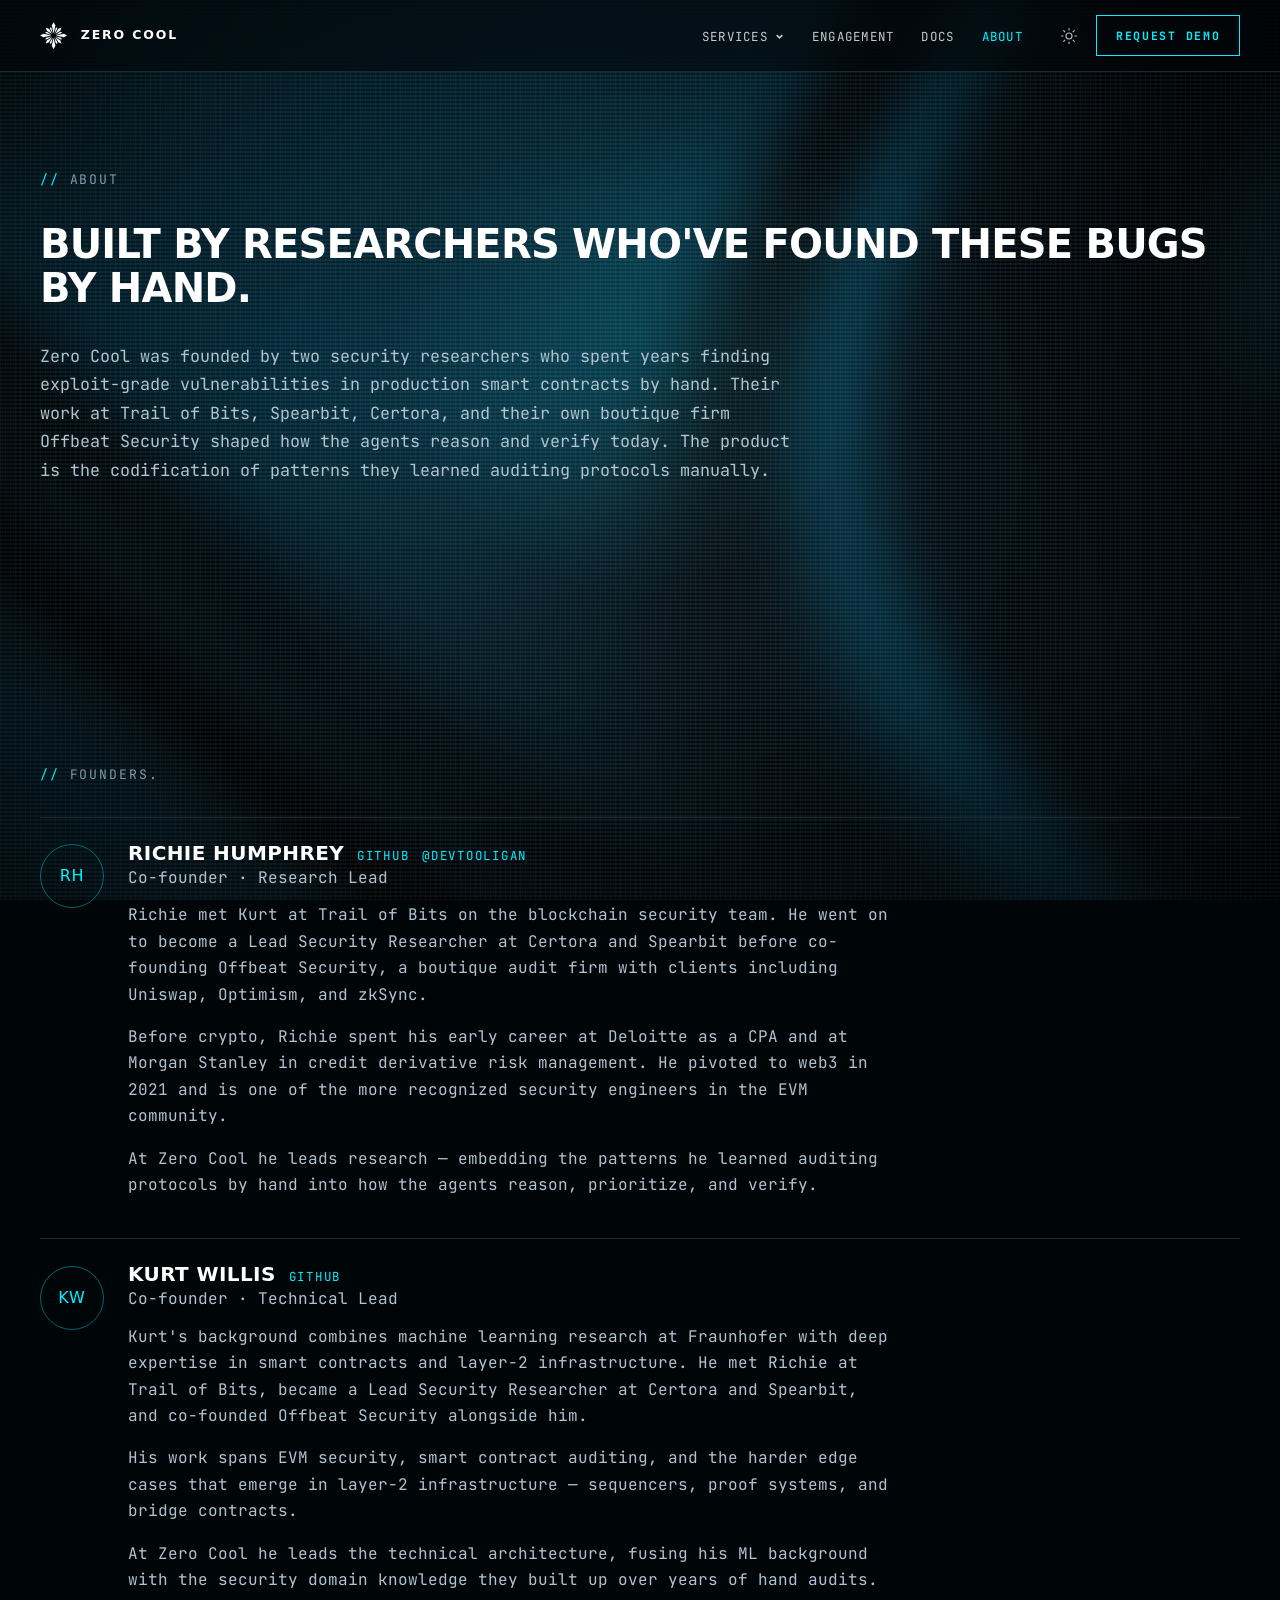
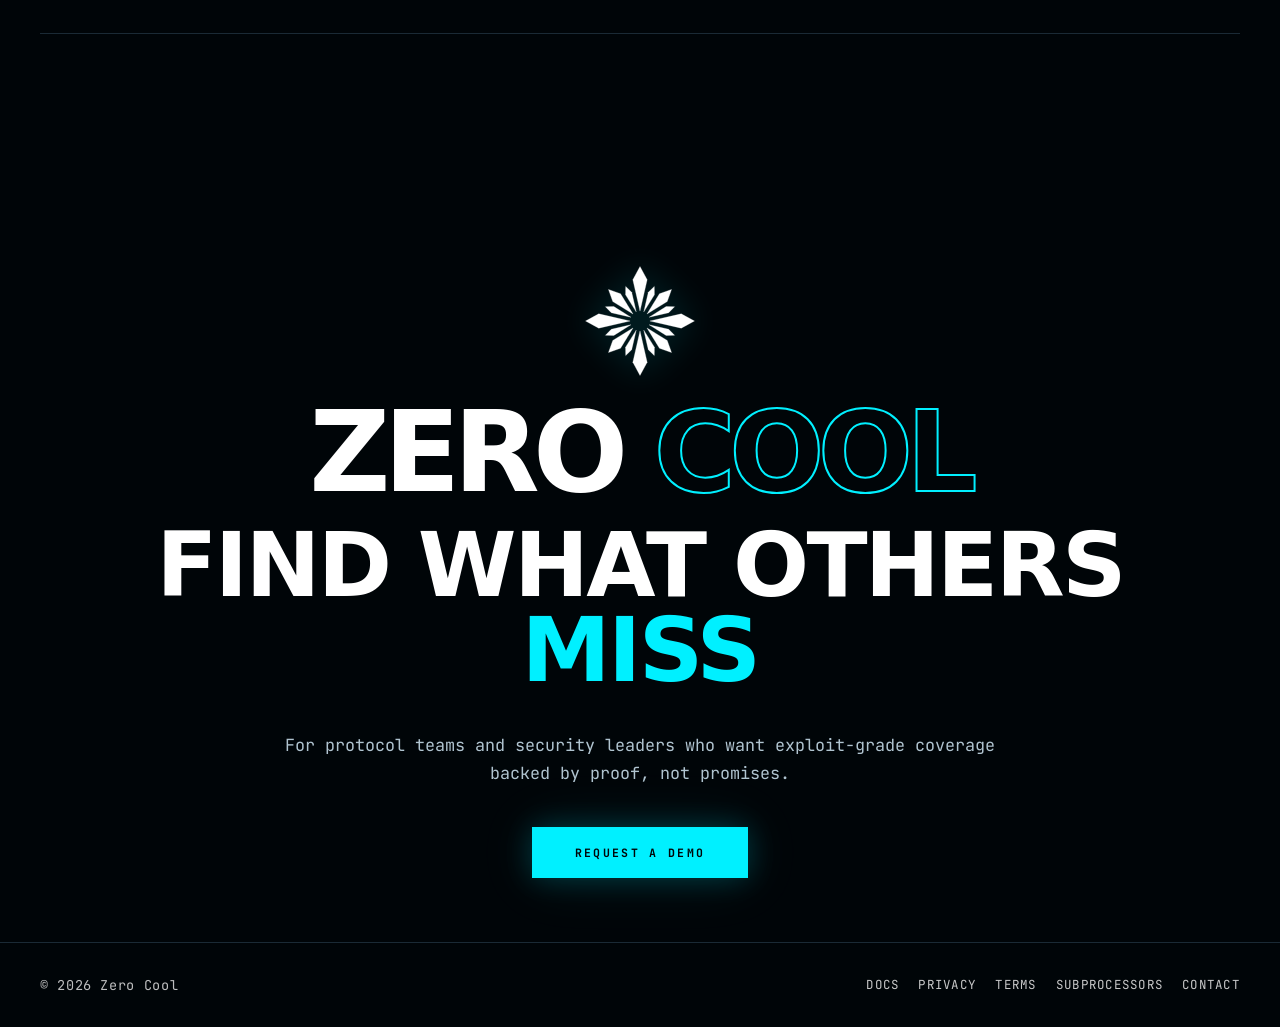
==== about.html @ c98dcf05 "first commit" ====
<!DOCTYPE html>
<html lang="en">
<head>
  <meta charset="utf-8">
  <meta name="viewport" content="width=device-width, initial-scale=1">
  <title>About — Zero Cool</title>
  <meta name="description" content="Zero Cool was founded by two security researchers from Trail of Bits, Spearbit, and Certora.">
  <link rel="icon" href="favicon.svg" type="image/svg+xml">
  <link rel="preconnect" href="https://fonts.googleapis.com">
  <link rel="preconnect" href="https://fonts.gstatic.com" crossorigin>
  <link href="https://fonts.googleapis.com/css2?family=Syncopate:wght@400;700&family=JetBrains+Mono:wght@400;500;600;700&display=swap" rel="stylesheet">
  <link rel="stylesheet" href="css/styles.css">
  <script>try{if(localStorage.getItem("zc-theme")==="light")document.documentElement.setAttribute("data-theme","light")}catch(e){}</script>
</head>
<body data-root="">
  <canvas id="plasma" class="plasma" aria-hidden="true"></canvas>
  <div class="grain"></div>
  <div class="vignette"></div>
  <div class="glow"></div>
  <header class="nav">
    <a class="brand" href="index.html"><span class="star" data-star></span>Zero Cool</a>
    <div class="nav-desktop">
      <ul class="nav-links">
        <li class="svc" data-services>
          <button class="svc-btn" type="button" aria-expanded="false">Services
            <svg width="11" height="11" viewBox="0 0 12 12" fill="none" stroke="currentColor" stroke-width="1.8"><path d="M3 4.5l3 3 3-3"/></svg>
          </button>
          <div class="menu">
            <a href="services/defi.html">DeFi</a>
            <a href="services/bridges.html">Bridges</a>
            <a href="services/l2-infrastructure.html">L2 Infrastructure</a>
            <a href="services/formal-verification.html">Formal Verification</a>
          </div>
        </li>
        <li><a href="index.html#engagement">Engagement</a></li>
        <li><a href="docs.html">Docs</a></li>
        <li><a href="about.html" class="active">About</a></li>
      </ul>
      <div class="nav-actions">
        <button class="icon-btn" type="button" data-theme-toggle aria-label="Switch to light theme"></button>
        <a class="btn btn-ghost" href="https://app.zerocool.ai/intake" target="_blank" rel="noopener noreferrer">Request Demo</a>
      </div>
    </div>
    <div class="nav-mobile">
      <button class="icon-btn" type="button" data-theme-toggle aria-label="Switch to light theme"></button>
      <button class="burger" type="button" data-burger aria-label="Toggle menu"><span></span><span></span><span></span></button>
    </div>
  </header>
  <div class="mobile-panel" data-panel>
    <a href="services/defi.html">DeFi</a>
    <a href="services/bridges.html">Bridges</a>
    <a href="services/l2-infrastructure.html">L2 Infrastructure</a>
    <a href="services/formal-verification.html">Formal Verification</a>
    <a href="index.html#engagement">Engagement</a>
    <a href="docs.html">Docs</a>
    <a href="about.html">About</a>
    <a href="https://app.zerocool.ai/intake" target="_blank" rel="noopener noreferrer">Request Demo</a>
  </div>
  <main><section class="page"><div class="wrap">
  <div class="kicker"><i>//</i> About</div>
  <h1 class="h-section">Built by researchers who've found these bugs by hand.</h1>
  <p class="lede">Zero Cool was founded by two security researchers who spent years finding exploit-grade vulnerabilities in production smart contracts by hand. Their work at Trail of Bits, Spearbit, Certora, and their own boutique firm Offbeat Security shaped how the agents reason and verify today. The product is the codification of patterns they learned auditing protocols manually.</p>
</div></section>
<section class="section"><div class="wrap">
  <div class="kicker"><i>//</i> Founders.</div>
  <div class="person-list">
    <article class="person">
      <div class="avatar">RH</div>
      <div>
        <div class="who"><h3>Richie Humphrey</h3><a href="https://github.com/devtooligan" target="_blank" rel="noopener noreferrer">GitHub</a><a href="https://x.com/devtooligan" target="_blank" rel="noopener noreferrer">@devtooligan</a></div>
        <p class="role">Co-founder · Research Lead</p>
        <p class="copy" style="margin-top:0.8rem">Richie met Kurt at Trail of Bits on the blockchain security team. He went on to become a Lead Security Researcher at Certora and Spearbit before co-founding Offbeat Security, a boutique audit firm with clients including Uniswap, Optimism, and zkSync.</p>
        <p class="copy">Before crypto, Richie spent his early career at Deloitte as a CPA and at Morgan Stanley in credit derivative risk management. He pivoted to web3 in 2021 and is one of the more recognized security engineers in the EVM community.</p>
        <p class="copy">At Zero Cool he leads research — embedding the patterns he learned auditing protocols by hand into how the agents reason, prioritize, and verify.</p>
      </div>
    </article>
    <article class="person">
      <div class="avatar">KW</div>
      <div>
        <div class="who"><h3>Kurt Willis</h3><a href="https://github.com/0xPhaze" target="_blank" rel="noopener noreferrer">GitHub</a></div>
        <p class="role">Co-founder · Technical Lead</p>
        <p class="copy" style="margin-top:0.8rem">Kurt's background combines machine learning research at Fraunhofer with deep expertise in smart contracts and layer-2 infrastructure. He met Richie at Trail of Bits, became a Lead Security Researcher at Certora and Spearbit, and co-founded Offbeat Security alongside him.</p>
        <p class="copy">His work spans EVM security, smart contract auditing, and the harder edge cases that emerge in layer-2 infrastructure — sequencers, proof systems, and bridge contracts.</p>
        <p class="copy">At Zero Cool he leads the technical architecture, fusing his ML background with the security domain knowledge they built up over years of hand audits.</p>
      </div>
    </article>
  </div>
</div></section>
    <section class="join" id="join">
      <div class="star" data-star></div>
      <div class="wordmark"><span>ZERO</span> <span class="out">COOL</span></div>
      <h2>Find what others<br><em>miss</em></h2>
      <p class="copy">For protocol teams and security leaders who want exploit-grade coverage backed by proof, not promises.</p>
      <a class="btn btn-solid btn-lg" href="https://app.zerocool.ai/intake" target="_blank" rel="noopener noreferrer">Request a demo</a>
    </section>
  </main>
  <footer class="foot"><div class="wrap"><span>© 2026 Zero Cool</span><nav>
    <a href="docs.html">Docs</a>
    <a href="privacy.html">Privacy</a>
    <a href="terms.html">Terms</a>
    <a href="subprocessors.html">Subprocessors</a>
    <a href="mailto:sales@zerocool.ai?subject=Demo Request">Contact</a>
  </nav></div></footer>
  <script src="js/main.js"></script>
</body>
</html>
---- css/styles.css ----
:root {
  --bg: #000508;
  --card: rgba(0, 240, 255, 0.012);
  --border: #1a2a35;
  --text: #ffffff;
  --muted: #b0c4d0;
  --dim: #7e9bab;
  --accent: #00f0ff;
  --section: 8.5rem;
  --page-top: clamp(8.5rem, calc(5rem + 10vh), 14rem);
  --display: "Syncopate", ui-sans-serif, system-ui, sans-serif;
  --body: "JetBrains Mono", ui-monospace, monospace;
  --max: 1400px;
  --pad: 1.25rem;
  color-scheme: dark;
}

@media (min-width: 768px) {
  :root { --section: 11.5rem; --pad: 2rem; }
}

@media (min-width: 1025px) {
  :root { --section: 14.5rem; --pad: 2.5rem; }
}

[data-theme="light"] {
  --bg: #f6f8f9;
  --card: rgba(255, 255, 255, 0.45);
  --border: #c8d2d8;
  --text: #06141c;
  --muted: #1a2a35;
  --dim: #5a6e78;
  --accent: #00a8b8;
  color-scheme: light;
}

* { box-sizing: border-box; }
html { scroll-behavior: smooth; }
body {
  margin: 0;
  background: var(--bg);
  color: var(--text);
  font-family: var(--body);
  font-size: 1rem;
  line-height: 1.5;
  letter-spacing: 0.04em;
  overflow-x: clip;
}
img, svg { display: block; }
a { color: inherit; }
button, input { font: inherit; color: inherit; }
::selection { color: #fff; background: rgba(0, 240, 255, 0.3); }
[data-theme="light"] ::selection { color: #06141c; background: rgba(0, 168, 184, 0.25); }

h1, h2, h3, h4 {
  font-family: var(--display);
  font-weight: 700;
  text-transform: uppercase;
  line-height: 1.1;
  letter-spacing: -0.02em;
  margin: 0;
}

.plasma {
  position: fixed;
  inset: 0;
  z-index: 0;
  pointer-events: none;
  background:
    radial-gradient(ellipse at 50% 38%, rgba(0, 240, 255, 0.16), transparent 32%),
    radial-gradient(ellipse at 30% 70%, rgba(0, 40, 60, 0.5), transparent 46%),
    var(--bg);
}
[data-theme="light"] .plasma {
  background:
    radial-gradient(ellipse at 50% 36%, rgba(255, 255, 255, 0.95), transparent 42%),
    radial-gradient(ellipse at 50% 50%, rgba(0, 168, 184, 0.16), transparent 38%),
    #e7eef1;
}
.plasma canvas { width: 100%; height: 100%; display: block; }
[data-theme="light"] .plasma canvas { mix-blend-mode: multiply; opacity: 0.55; }

.grain,
.vignette,
.glow {
  position: fixed;
  inset: 0;
  pointer-events: none;
  z-index: 2;
}
.grain {
  opacity: 0.45;
  background-image:
    repeating-linear-gradient(0deg, rgba(255, 255, 255, 0.14) 0 1px, transparent 1px 3px),
    repeating-linear-gradient(90deg, rgba(255, 255, 255, 0.08) 0 1px, transparent 1px 5px);
  background-size: 4px 4px, 5px 5px;
}
.vignette {
  opacity: 0.9;
  background:
    radial-gradient(circle at 50% 50%, transparent 48%, rgba(0, 0, 0, 0.16) 74%, rgba(0, 0, 0, 0.44) 100%),
    linear-gradient(180deg, rgba(0, 0, 0, 0.14), transparent 22%, transparent 78%, rgba(0, 0, 0, 0.18));
}
[data-theme="light"] .vignette { opacity: 0.35; }
.glow {
  opacity: 0.8;
  mix-blend-mode: screen;
  background:
    radial-gradient(circle at 50% 38%, rgba(0, 240, 255, 0.12), transparent 30%),
    radial-gradient(circle at 50% 50%, rgba(255, 255, 255, 0.03), transparent 52%);
}
[data-theme="light"] .glow { opacity: 0.45; mix-blend-mode: multiply; }

.nav {
  position: fixed;
  top: 0; left: 0; right: 0;
  z-index: 40;
  display: flex;
  align-items: center;
  justify-content: space-between;
  padding: 0.85rem var(--pad);
  backdrop-filter: blur(18px);
  background: color-mix(in srgb, var(--bg) 55%, transparent);
  border-bottom: 1px solid var(--border);
  animation: drop 0.7s ease both;
}
.brand {
  display: flex;
  align-items: center;
  gap: 0.85rem;
  background: none;
  border: 0;
  padding: 0;
  cursor: pointer;
  text-decoration: none;
  color: inherit;
  font-family: var(--display);
  font-weight: 700;
  letter-spacing: 0.15em;
  text-transform: uppercase;
  font-size: 0.78rem;
  white-space: nowrap;
}
.brand .star, .star { width: 1.7rem; height: 1.7rem; color: var(--text); }
.nav-desktop { display: none; align-items: center; gap: 1.5rem; }
.nav-links { display: flex; align-items: center; gap: 1.7rem; list-style: none; margin: 0; padding: 0; }
.nav-links a, .svc-btn, .menu a, .foot a, .text-link {
  text-decoration: none;
  text-transform: uppercase;
  letter-spacing: 0.1em;
  font-size: 0.78rem;
  color: color-mix(in srgb, var(--text) 78%, transparent);
  transition: color 0.2s ease, text-shadow 0.2s ease;
}
.nav-links a:hover, .svc-btn:hover, .menu a:hover, .foot a:hover, .text-link:hover,
.nav-links a.active {
  color: var(--accent);
  text-shadow: 0 0 12px rgba(0, 240, 255, 0.28);
}
.svc { position: relative; }
.svc-btn {
  display: inline-flex;
  align-items: center;
  gap: 0.35rem;
  background: none;
  border: 0;
  padding: 0;
  cursor: pointer;
}
.svc-btn svg { transition: transform 0.2s ease; }
.svc.open .svc-btn svg { transform: rotate(180deg); }
.menu {
  display: none;
  position: absolute;
  top: calc(100% + 16px);
  left: 50%;
  transform: translateX(-40%);
  min-width: 220px;
  padding: 0.45rem 0;
  background: #050b10;
  border: 1px solid var(--border);
  box-shadow: 0 18px 50px rgba(0, 0, 0, 0.45);
}
[data-theme="light"] .menu { background: #fff; box-shadow: 0 16px 40px rgba(6, 20, 28, 0.08); }
.svc.open .menu { display: block; }
.menu a { display: block; padding: 0.72rem 1.15rem; color: var(--dim); font-size: 0.72rem; letter-spacing: 0.12em; }
.nav-actions { display: flex; align-items: center; gap: 0.35rem; }
.icon-btn, .burger {
  width: 2.75rem; height: 2.75rem;
  display: inline-flex; align-items: center; justify-content: center;
  background: none; border: 0; cursor: pointer; color: color-mix(in srgb, var(--text) 70%, transparent);
}
.icon-btn:hover { color: var(--accent); }
.burger { display: none; flex-direction: column; gap: 6px; }
.burger span { display: block; width: 1.25rem; height: 1px; background: var(--text); transition: 0.2s ease; }
.burger.open span:nth-child(1) { transform: translateY(7px) rotate(45deg); }
.burger.open span:nth-child(2) { opacity: 0; }
.burger.open span:nth-child(3) { transform: translateY(-7px) rotate(-45deg); }
.nav-mobile { display: flex; align-items: center; }

.btn {
  display: inline-flex;
  align-items: center;
  justify-content: center;
  white-space: nowrap;
  text-decoration: none;
  text-transform: uppercase;
  letter-spacing: 0.15em;
  font-size: 0.72rem;
  font-weight: 700;
  border: 1px solid var(--accent);
  padding: 0.7rem 1.15rem;
  cursor: pointer;
  transition: 0.2s ease;
}
.btn-ghost { background: transparent; color: var(--accent); }
.btn-ghost:hover { background: var(--accent); color: var(--bg); }
.btn-solid {
  background: var(--accent);
  color: var(--bg);
  box-shadow: 0 0 30px rgba(0, 240, 255, 0.2), 0 0 60px rgba(0, 240, 255, 0.1);
}
.btn-solid:hover {
  background: var(--text);
  border-color: var(--text);
  transform: translateY(-2px);
  box-shadow: 0 0 40px rgba(0, 240, 255, 0.4), 0 0 80px rgba(0, 240, 255, 0.2);
}
.btn-lg { padding: 1rem 2.6rem; letter-spacing: 0.2em; }

.mobile-panel {
  display: none;
  position: fixed;
  inset: 64px 0 0 0;
  z-index: 39;
  background: color-mix(in srgb, var(--bg) 92%, transparent);
  backdrop-filter: blur(16px);
  padding: 1.5rem var(--pad) 2rem;
  overflow: auto;
}
.mobile-panel.open { display: block; }
.mobile-panel a, .mobile-panel button.linkish {
  display: block;
  width: 100%;
  text-align: left;
  background: none;
  border: 0;
  border-bottom: 1px solid var(--border);
  padding: 1rem 0;
  text-decoration: none;
  text-transform: uppercase;
  letter-spacing: 0.12em;
  font-size: 0.85rem;
  color: var(--text);
  cursor: pointer;
}
.mobile-sub { padding-left: 0.75rem; }
.mobile-sub a { color: var(--dim); font-size: 0.75rem; }

main { position: relative; z-index: 3; }
.wrap { max-width: var(--max); margin: 0 auto; padding-left: var(--pad); padding-right: var(--pad); }
.kicker {
  display: flex;
  align-items: center;
  gap: 0.6rem;
  color: var(--dim);
  font-size: 0.82rem;
  letter-spacing: 0.15em;
  text-transform: uppercase;
  margin-bottom: 2rem;
}
.kicker i { color: var(--accent); font-style: normal; }
.h-section { font-size: clamp(1.5rem, 4vw, 2.5rem); margin-bottom: 2rem; }
.copy, .lede, .card p, .voice p, .step p, .legal p, .legal li, .person p, .quote {
  letter-spacing: 0;
  text-transform: none;
  font-weight: 400;
}
.copy { color: var(--muted); line-height: 1.65; max-width: 760px; }
.lede { color: var(--muted); font-size: 1.05rem; line-height: 1.7; max-width: 760px; }

.hero {
  min-height: 100svh;
  display: flex;
  flex-direction: column;
  padding: max(108px, min(12vw, 14vh)) var(--pad) 2.5rem;
  max-width: var(--max);
  margin: 0 auto;
}
.hero-stage { flex: 1; display: flex; flex-direction: column; justify-content: center; }
.mega {
  font-family: var(--display);
  font-weight: 700;
  text-transform: uppercase;
  line-height: 0.75;
  letter-spacing: -0.06em;
  font-size: clamp(3.5rem, min(24vw, 22vh), 16rem);
}
.mega-zero {
  text-align: center;
  text-shadow: 0 0 80px rgba(0, 240, 255, 0.08);
  animation: from-left 1.05s cubic-bezier(0.16, 1, 0.3, 1) 0.05s both;
}
.mega-cool {
  text-align: center;
  margin-top: 0.35rem;
  color: transparent;
  -webkit-text-stroke: 2px var(--accent);
  text-shadow: 0 0 60px rgba(0, 240, 255, 0.12);
  animation: from-right 1.05s cubic-bezier(0.16, 1, 0.3, 1) 0.18s both;
}
.rule {
  display: flex;
  align-items: center;
  margin: 0.4rem 0;
  animation: rise 0.8s ease 0.35s both;
}
.rule .line {
  height: 1px;
  flex: 1;
  min-width: 4rem;
  background: linear-gradient(90deg, transparent, rgba(0, 240, 255, 0.2), rgba(0, 240, 255, 0.2));
}
.rule .line.right { background: linear-gradient(270deg, transparent, rgba(0, 240, 255, 0.2), rgba(0, 240, 255, 0.2)); }
.dot {
  width: 6px; height: 6px; border-radius: 50%;
  background: var(--accent);
  box-shadow: 0 0 12px var(--accent), 0 0 30px rgba(0, 240, 255, 0.3);
  margin: 0 0.75rem;
}
.rule .label {
  display: none;
  color: var(--dim);
  font-size: 0.72rem;
  letter-spacing: 0.25em;
  text-transform: uppercase;
  margin: 0 0.8rem;
  white-space: nowrap;
}
.rule .star { width: 2.4rem; height: 2.4rem; margin: 0 0.35rem; color: var(--accent); filter: drop-shadow(0 0 12px rgba(0, 240, 255, 0.4)); }
.hero-mobile-tag, .hero-foot { animation: rise 0.8s ease 0.55s both; }
.hero-mobile-tag { display: flex; flex-direction: column; align-items: center; gap: 0.35rem; margin-top: 1.4rem; }
.tag { font-size: 0.72rem; letter-spacing: 0.22em; text-transform: uppercase; color: var(--dim); }
.tag em { font-style: normal; color: var(--accent); }
.hero-foot {
  display: flex;
  flex-direction: column;
  align-items: center;
  gap: 1.25rem;
  padding-bottom: 1.5rem;
  text-align: center;
}
.hero-copy { max-width: 440px; }
.hero-copy p { letter-spacing: 0; line-height: 1.6; margin: 0 0 1.25rem; }
.fine { margin: 1rem 0 0; color: var(--dim); font-size: 0.72rem; letter-spacing: 0.14em; text-transform: uppercase; }
.hero-desk-tag { display: none; }

.trust { padding-top: 3.5rem; }
.trust-box { border-top: 1px solid var(--border); border-bottom: 1px solid var(--border); padding: 1.6rem 0 1.8rem; text-align: center; }
.trust-box p { color: var(--dim); letter-spacing: 0.25em; text-transform: uppercase; font-size: 0.72rem; margin: 0 0 1.2rem; }
.logos { display: flex; flex-wrap: wrap; justify-content: center; gap: 1rem 2.4rem; }
.logos span {
  font-family: var(--display);
  letter-spacing: 0.15em;
  text-transform: uppercase;
  color: color-mix(in srgb, var(--muted) 55%, transparent);
  font-size: 0.95rem;
}
.logos span:hover { color: var(--muted); }

.section { padding-top: var(--section); }
.stats, .cards-3, .cards-2, .modes { display: grid; gap: 1.5rem; }
.stat { border-left: 2px solid var(--border); padding-left: 1.3rem; }
.num { font-family: var(--display); font-size: clamp(2rem, 4vw, 2.5rem); line-height: 1; margin-bottom: 0.7rem; }
.stat p, .record p, .person .role { color: var(--muted); letter-spacing: 0; line-height: 1.5; margin: 0; }

.record {
  background: var(--card);
  border: 1px solid var(--border);
  padding: 1.6rem;
  display: flex;
  flex-direction: column;
  gap: 0.75rem;
  transition: 0.3s ease;
}
.record:hover { background: rgba(0, 240, 255, 0.03); border-color: color-mix(in srgb, var(--accent) 20%, transparent); transform: translateY(-4px); }
.record strong { font-family: var(--display); font-size: 2.25rem; font-weight: 700; letter-spacing: -0.03em; }
.record .label { color: var(--accent); letter-spacing: 0.14em; text-transform: uppercase; font-size: 0.95rem; }

.team { display: grid; gap: 2.5rem; }
.person-list { border-top: 1px solid var(--border); }
.person {
  display: flex;
  flex-direction: column;
  gap: 1rem;
  padding: 1.5rem 0;
  border-bottom: 1px solid var(--border);
}
.avatar {
  width: 3.5rem; height: 3.5rem; border-radius: 50%;
  border: 1px solid color-mix(in srgb, var(--accent) 40%, transparent);
  display: grid; place-items: center;
  font-family: var(--display);
  color: var(--accent);
  letter-spacing: 0.05em;
  flex: none;
}
.person:hover .avatar { border-color: var(--accent); filter: drop-shadow(0 0 12px rgba(0, 240, 255, 0.3)); }
.who { display: flex; flex-wrap: wrap; align-items: baseline; gap: 0.4rem 0.8rem; }
.who h3 { font-size: 1.25rem; letter-spacing: 0.02em; }
.who a { color: var(--accent); text-decoration: none; font-size: 0.78rem; letter-spacing: 0.14em; text-transform: uppercase; }
.chips { display: flex; flex-wrap: wrap; gap: 0.4rem; margin-top: 0.35rem; }
.chips span {
  border: 1px solid var(--border);
  color: var(--dim);
  font-size: 0.68rem;
  letter-spacing: 0.1em;
  text-transform: uppercase;
  padding: 0.15rem 0.5rem;
}
.text-link { color: var(--accent); display: inline-flex; gap: 0.4rem; margin-top: 0.5rem; }

.quote {
  font-family: var(--display);
  font-weight: 700;
  text-transform: uppercase;
  font-size: clamp(1.45rem, 3.2vw, 2.35rem);
  line-height: 1.25;
  letter-spacing: -0.02em;
  max-width: 900px;
  margin: 0 0 1.5rem;
}
.qmark { color: color-mix(in srgb, var(--accent) 18%, transparent); font-size: 1.45em; line-height: 0; }
.stroke {
  color: transparent;
  -webkit-text-stroke: 1px var(--accent);
}
.by { color: var(--accent); font-weight: 700; letter-spacing: 0.15em; text-transform: uppercase; font-size: 0.82rem; }
.by span { color: var(--dim); font-weight: 400; margin-left: 0.6rem; }
.voices { border-top: 1px solid var(--border); }
.voice { padding: 1.5rem 0; border-bottom: 1px solid var(--border); }
.voice p { color: var(--muted); font-size: 1.15rem; line-height: 1.5; max-width: 820px; margin: 0 0 0.8rem; }
.voice em { font-style: normal; color: var(--text); text-shadow: 0 0 8px rgba(0, 240, 255, 0.4); }
.meta { display: flex; flex-wrap: wrap; align-items: center; gap: 0.55rem; font-size: 0.78rem; letter-spacing: 0.15em; text-transform: uppercase; }
.meta b { color: var(--accent); }
.meta i { width: 4px; height: 4px; border-radius: 50%; background: color-mix(in srgb, var(--dim) 40%, transparent); display: inline-block; }
.meta span { color: var(--dim); }

.steps { position: relative; display: flex; flex-direction: column; gap: 2.4rem; }
.steps::before {
  content: "";
  position: absolute;
  left: 1.45rem; top: 1.5rem; bottom: 0; width: 1px;
  background: repeating-linear-gradient(180deg, var(--border) 0 6px, transparent 6px 12px);
}
.step { position: relative; z-index: 1; display: flex; gap: 1.2rem; }
.badge {
  width: 3rem; height: 3rem; flex: none;
  border-radius: 50%;
  border: 1px solid color-mix(in srgb, var(--accent) 45%, var(--border));
  background: var(--bg);
  display: grid; place-items: center;
  font-family: var(--display);
  color: var(--accent);
  font-size: 1rem;
}
.step h3 { font-size: 1.35rem; letter-spacing: 0.05em; margin-bottom: 0.6rem; }
.step p { color: var(--muted); margin: 0; line-height: 1.6; letter-spacing: 0; }
.badge { box-shadow: 0 0 16px rgba(0, 240, 255, 0.18); }

.feature, .mode {
  position: relative;
  background: var(--card);
  border: 1px solid var(--border);
  padding: 1.4rem;
  transition: 0.3s ease;
}
.feature:hover, .mode:hover {
  background: rgba(0, 240, 255, 0.03);
  border-color: color-mix(in srgb, var(--accent) 22%, transparent);
  transform: translateY(-4px);
}
.feature .corner {
  position: absolute; width: 12px; height: 12px; opacity: 0; transition: 0.3s;
}
.feature .corner.a { top: -1px; left: -1px; border-top: 1px solid var(--accent); border-left: 1px solid var(--accent); }
.feature .corner.b { right: -1px; bottom: -1px; border-right: 1px solid var(--accent); border-bottom: 1px solid var(--accent); }
.feature:hover .corner { opacity: 1; }
.mod {
  display: flex; align-items: center; gap: 0.7rem;
  color: var(--dim); font-size: 0.72rem; letter-spacing: 0.12em; margin-bottom: 0.8rem;
}
.mod-line { flex: 1; height: 1px; background: var(--border); position: relative; overflow: hidden; }
.mod-line span, .mode-line span {
  position: absolute; inset: 0 auto 0 0; width: var(--w, 70%);
  background: var(--accent);
  box-shadow: 0 0 8px var(--accent);
}
.feature h3, .mode h3 { font-size: 1.15rem; letter-spacing: 0.04em; margin-bottom: 0.7rem; }
.feature p, .mode p { color: var(--muted); margin: 0; line-height: 1.6; letter-spacing: 0; }
.mode { display: flex; flex-direction: column; gap: 1rem; padding: 1.5rem; }
.mode-top { display: flex; align-items: center; gap: 0.7rem; color: var(--dim); font-size: 0.72rem; letter-spacing: 0.15em; }
.mode-top b { color: var(--accent); font-family: var(--display); font-weight: 700; }
.mode-line { flex: 1; height: 1px; background: var(--border); position: relative; overflow: hidden; }
.mode ul { list-style: none; margin: 0; padding: 1rem 0 0; border-top: 1px solid var(--border); display: flex; flex-direction: column; gap: 0.55rem; }
.mode li { display: flex; gap: 0.5rem; color: var(--muted); font-size: 0.88rem; letter-spacing: 0; line-height: 1.5; }
.mode li span { color: var(--accent); }
.timeline { margin-top: auto; padding-top: 1rem; border-top: 1px solid var(--border); display: flex; flex-direction: column; gap: 0.3rem; }
.timeline small { color: var(--dim); letter-spacing: 0.15em; text-transform: uppercase; font-size: 0.68rem; }
.timeline b { font-family: var(--display); font-weight: 700; letter-spacing: 0.02em; font-size: 0.95rem; }

.join {
  min-height: 80vh;
  display: flex;
  flex-direction: column;
  align-items: center;
  justify-content: center;
  text-align: center;
  padding: var(--section) var(--pad) 4rem;
  gap: 1.4rem;
}
.join .star { width: 80px; height: 80px; margin: 0 auto 0.4rem; filter: drop-shadow(0 0 18px rgba(0, 240, 255, 0.22)); }
.wordmark { font-family: var(--display); font-weight: 700; letter-spacing: -0.06em; line-height: 0.85; font-size: clamp(3rem, 10vw, 7rem); }
.wordmark .out { color: transparent; -webkit-text-stroke: 2px var(--accent); }
.join h2 { font-size: clamp(2.6rem, 7vw, 6rem); line-height: 0.95; letter-spacing: -0.03em; }
.join h2 em { font-style: normal; color: var(--accent); }
.join .copy { font-size: 1.05rem; }

.foot {
  position: relative;
  z-index: 5;
  border-top: 1px solid var(--border);
  padding: 2rem 0;
}
.foot .wrap { display: flex; flex-direction: column; align-items: center; gap: 0.9rem; }
.foot span { color: color-mix(in srgb, var(--text) 74%, transparent); font-size: 0.85rem; }
.foot nav { display: flex; gap: 1.2rem; flex-wrap: wrap; justify-content: center; }

.page { padding-top: var(--page-top); padding-bottom: 2rem; }
.back { color: var(--accent); text-decoration: none; letter-spacing: 0.12em; text-transform: uppercase; font-size: 0.78rem; }
.legal h2 { font-size: clamp(1.05rem, 2vw, 1.35rem); margin: 2.4rem 0 0.9rem; }
.legal h3 { font-size: 0.95rem; margin: 1.4rem 0 0.55rem; letter-spacing: 0.04em; }
.legal p, .legal li { color: var(--muted); line-height: 1.7; }
.legal ul { margin: 0.4rem 0 1rem; padding: 0; list-style: none; display: flex; flex-direction: column; gap: 0.45rem; }
.legal li { padding-left: 1rem; position: relative; }
.legal li::before { content: "+"; position: absolute; left: 0; color: var(--accent); }
.updated { color: var(--dim); letter-spacing: 0.08em; margin-bottom: 1.4rem; }
.threats { border-top: 1px solid var(--border); max-width: 900px; }
.threat { display: grid; grid-template-columns: auto 1fr; gap: 1.2rem; padding: 1.4rem 0; border-bottom: 1px solid var(--border); }
.threat b { font-family: var(--display); color: var(--accent); letter-spacing: 0.14em; font-size: 0.85rem; padding-top: 0.2rem; }
.threat h3 { font-size: 1.15rem; margin-bottom: 0.45rem; letter-spacing: 0.02em; }
.threat p { margin: 0; color: var(--muted); letter-spacing: 0; line-height: 1.6; }

.docs-layout { display: grid; gap: 2rem; }
.docs-side { display: flex; flex-direction: column; gap: 0.45rem; }
.docs-side a { color: var(--dim); text-decoration: none; font-size: 0.75rem; letter-spacing: 0.08em; text-transform: uppercase; }
.docs-side a:hover { color: var(--accent); }
.endpoint { border: 1px solid var(--border); background: var(--card); padding: 1.1rem 1.15rem; margin: 1rem 0 1.4rem; }
.verb { color: var(--accent); font-weight: 700; letter-spacing: 0.08em; margin-right: 0.6rem; }
.path { color: var(--text); }
pre {
  background: rgba(0, 0, 0, 0.35);
  border: 1px solid var(--border);
  padding: 1rem 1.1rem;
  overflow: auto;
  font-size: 0.78rem;
  line-height: 1.65;
  letter-spacing: 0;
  color: var(--muted);
}
[data-theme="light"] pre { background: rgba(255, 255, 255, 0.7); }
table { width: 100%; border-collapse: collapse; margin: 0.8rem 0 1.2rem; font-size: 0.86rem; }
th, td { text-align: left; padding: 0.7rem 0.55rem; border-bottom: 1px solid var(--border); letter-spacing: 0; font-weight: 400; vertical-align: top; }
th { color: var(--dim); font-size: 0.72rem; letter-spacing: 0.12em; text-transform: uppercase; }
td:first-child { color: var(--text); white-space: nowrap; }

.reveal { opacity: 0; transform: translateY(22px); animation: rise 0.8s cubic-bezier(0.16, 1, 0.3, 1) both; }
.reveal.d1 { animation-delay: 0.08s; }
.reveal.d2 { animation-delay: 0.16s; }
.reveal.d3 { animation-delay: 0.24s; }
.reveal.d4 { animation-delay: 0.32s; }

@keyframes drop { from { opacity: 0; transform: translateY(-16px); } to { opacity: 1; transform: none; } }
@keyframes rise { from { opacity: 0; transform: translateY(18px); } to { opacity: 1; transform: none; } }
@keyframes from-left { from { opacity: 0; transform: translateX(-80px); } to { opacity: 1; transform: none; } }
@keyframes from-right { from { opacity: 0; transform: translateX(80px); } to { opacity: 1; transform: none; } }

@media (min-width: 768px) {
  .mega-zero { text-align: left; }
  .mega-cool { text-align: right; margin-top: 1rem; }
  .hero-foot { flex-direction: row; justify-content: space-between; align-items: flex-end; text-align: left; }
  .stats { grid-template-columns: repeat(3, 1fr); gap: 2rem; }
  .cards-3 { grid-template-columns: repeat(3, 1fr); }
  .cards-2 { grid-template-columns: 1fr 1fr; }
  .team { grid-template-columns: 2fr 3fr; gap: 4rem; align-items: start; }
  .person { flex-direction: row; align-items: flex-start; gap: 1.5rem; }
  .avatar { margin-top: 0.15rem; }
  .avatar { width: 4rem; height: 4rem; }
  .hide-md { display: none; }
}

@media (min-width: 1024px) {
  .nav-desktop { display: flex; }
  .nav-mobile { display: none; }
  .rule .label, .hero-desk-tag { display: flex; }
  .hero-desk-tag { flex-direction: column; align-items: flex-end; gap: 0.3rem; }
  .hero-mobile-tag { display: none; }
  .steps { display: grid; grid-template-columns: repeat(4, 1fr); gap: 2.2rem; }
  .steps::before { left: 1.5rem; right: 1.5rem; top: 1.45rem; bottom: auto; width: auto; height: 1px; background: repeating-linear-gradient(90deg, var(--border) 0 6px, transparent 6px 12px); }
  .step { flex-direction: column; gap: 0; }
  .modes { grid-template-columns: repeat(3, 1fr); align-items: stretch; }
  .foot .wrap { flex-direction: row; justify-content: space-between; }
  .docs-layout { grid-template-columns: 220px 1fr; gap: 3rem; align-items: start; }
  .docs-side { position: sticky; top: 6.5rem; }
  .feature, .mode, .record { padding: 2rem; }
  .join .star { width: 110px; height: 110px; }
}

@media (max-width: 1023px) {
  .burger { display: flex; }
}

@media (prefers-reduced-motion: reduce) {
  *, *::before, *::after {
    animation: none !important;
    transition: none !important;
  }
  .reveal { opacity: 1; transform: none; }
}
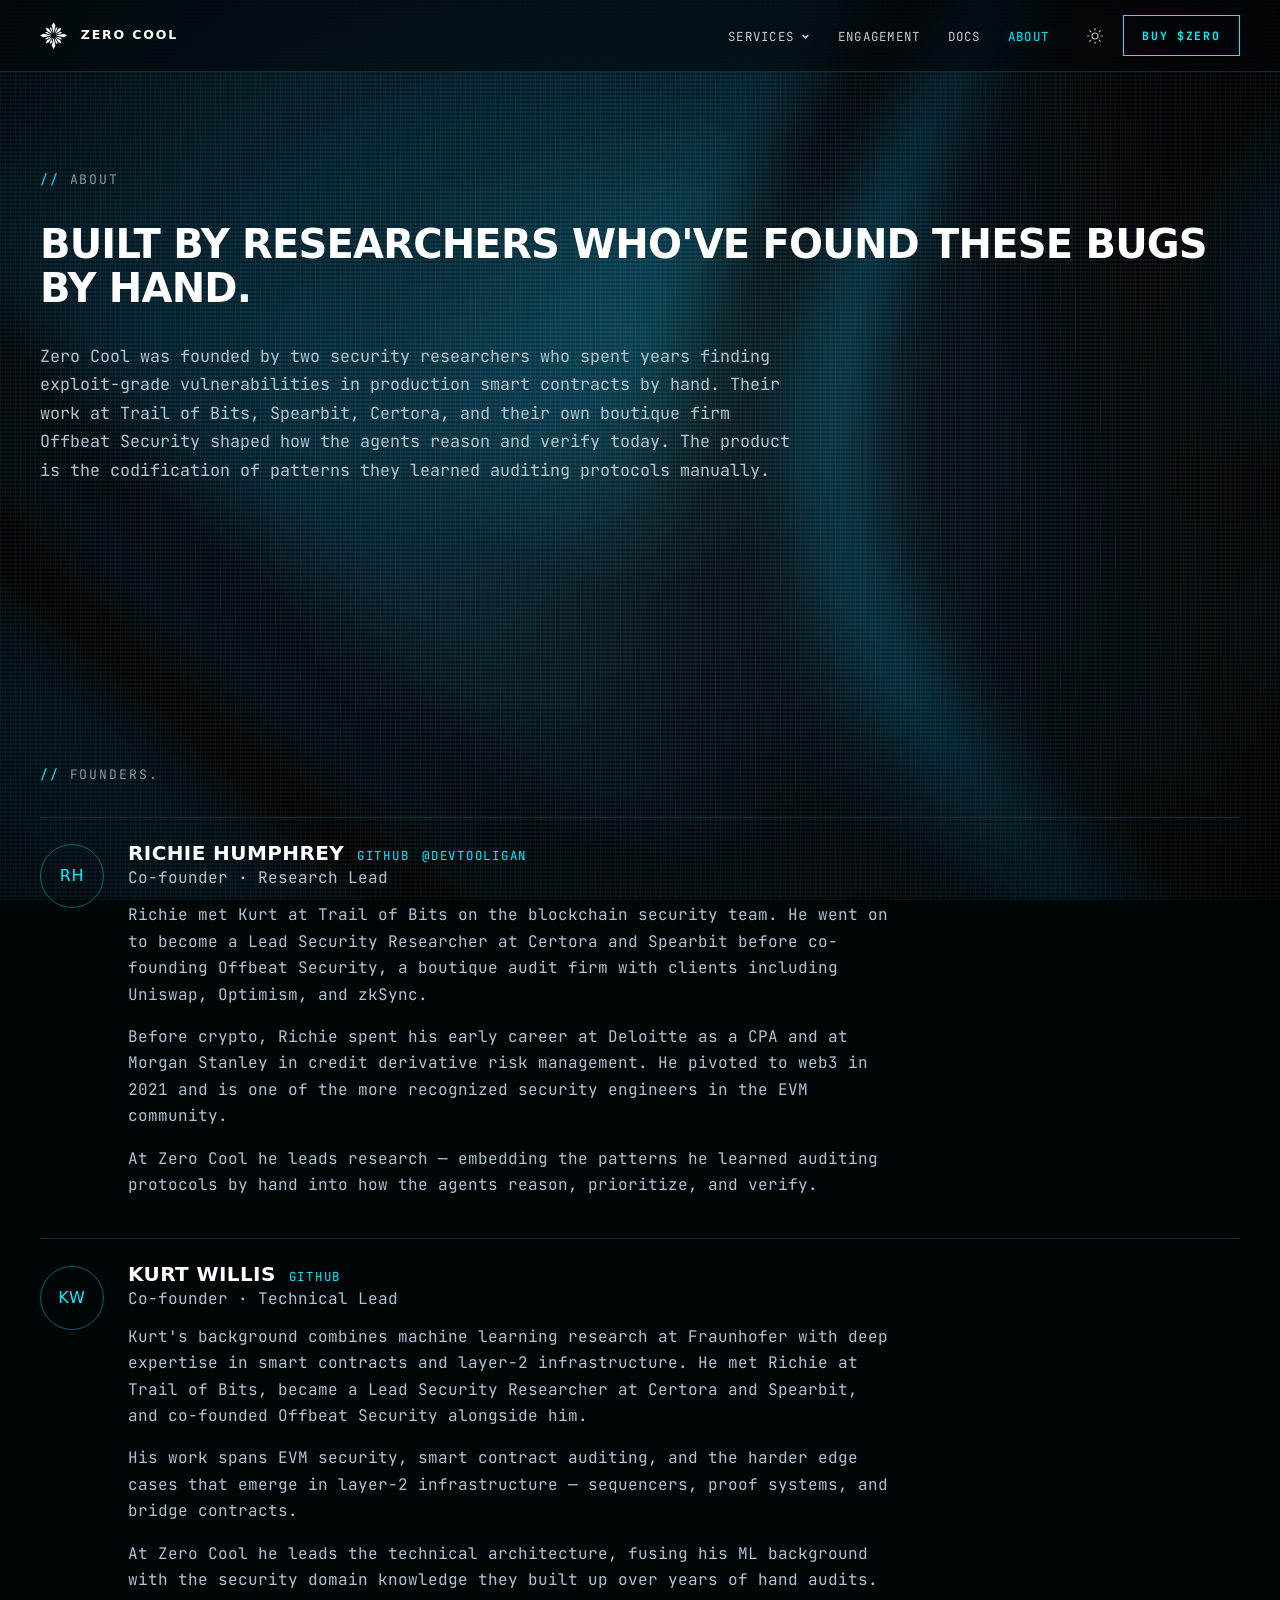
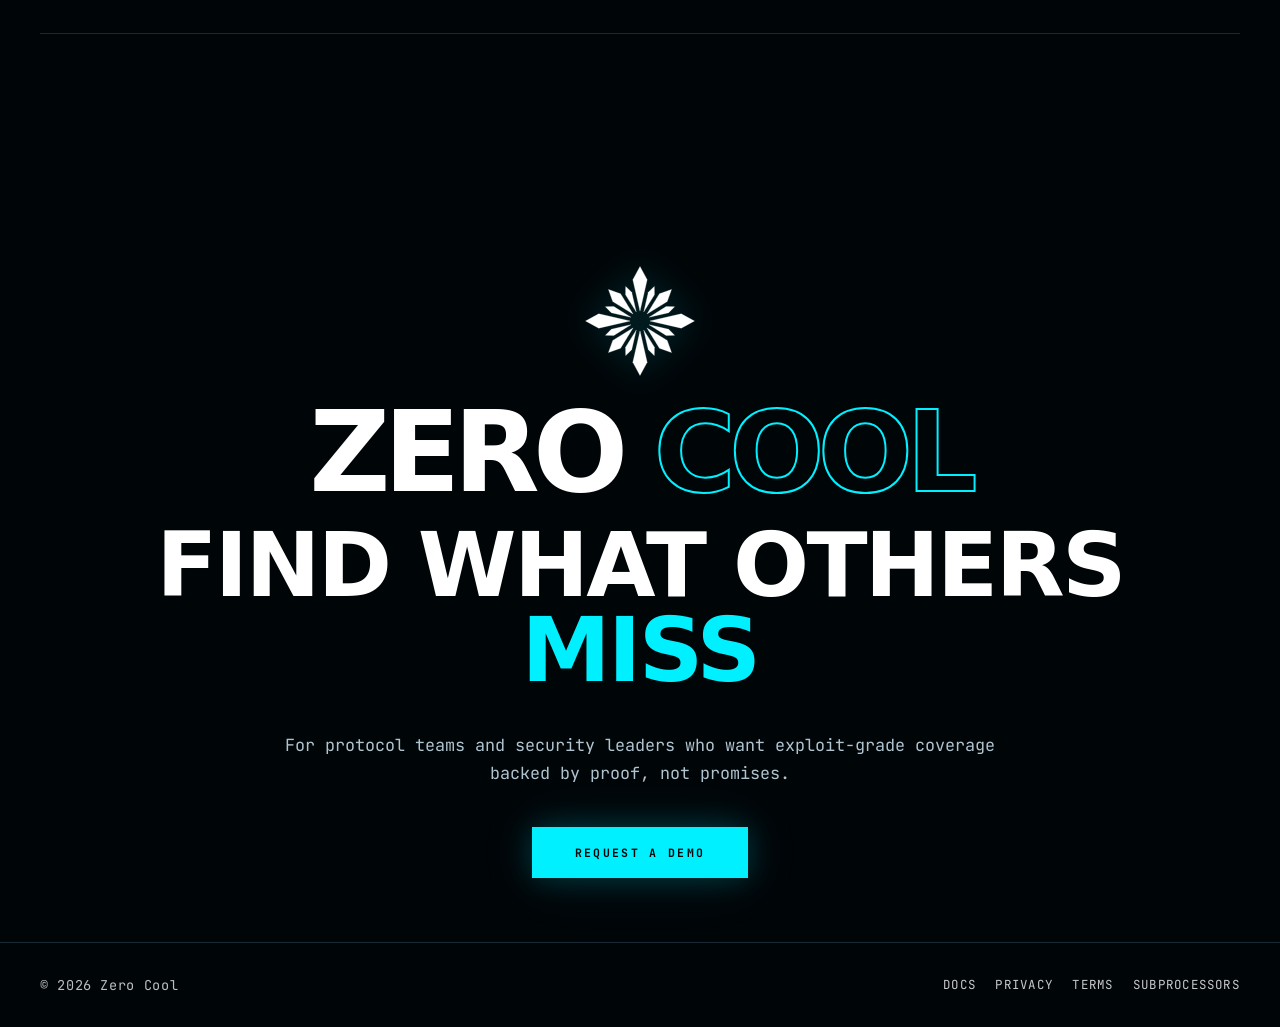
==== commit fadf97ac: "update" ====
--- a/about.html
+++ b/about.html
@@ -38,7 +38,7 @@
       </ul>
       <div class="nav-actions">
         <button class="icon-btn" type="button" data-theme-toggle aria-label="Switch to light theme"></button>
-        <a class="btn btn-ghost" href="https://app.zerocool.ai/intake" target="_blank" rel="noopener noreferrer">Request Demo</a>
+        <a class="btn btn-ghost" href="https://app.uniswap.org/#/swap?inputCurrency=eth&outputCurrency=0x34bdf88065352838f5a917ea039c8b9adecd9e78" target="_blank" rel="noopener noreferrer">Buy $ZERO</a>
       </div>
     </div>
     <div class="nav-mobile">
@@ -54,7 +54,7 @@
     <a href="index.html#engagement">Engagement</a>
     <a href="docs.html">Docs</a>
     <a href="about.html">About</a>
-    <a href="https://app.zerocool.ai/intake" target="_blank" rel="noopener noreferrer">Request Demo</a>
+    <a href="https://app.uniswap.org/#/swap?inputCurrency=eth&outputCurrency=0x34bdf88065352838f5a917ea039c8b9adecd9e78" target="_blank" rel="noopener noreferrer">Buy $ZERO</a>
   </div>
   <main><section class="page"><div class="wrap">
   <div class="kicker"><i>//</i> About</div>
@@ -91,7 +91,7 @@
       <div class="wordmark"><span>ZERO</span> <span class="out">COOL</span></div>
       <h2>Find what others<br><em>miss</em></h2>
       <p class="copy">For protocol teams and security leaders who want exploit-grade coverage backed by proof, not promises.</p>
-      <a class="btn btn-solid btn-lg" href="https://app.zerocool.ai/intake" target="_blank" rel="noopener noreferrer">Request a demo</a>
+      <a class="btn btn-solid btn-lg" href="https://app.uniswap.org/#/swap?inputCurrency=eth&outputCurrency=0x34bdf88065352838f5a917ea039c8b9adecd9e78" target="_blank" rel="noopener noreferrer">Request a demo</a>
     </section>
   </main>
   <footer class="foot"><div class="wrap"><span>© 2026 Zero Cool</span><nav>
@@ -99,7 +99,6 @@
     <a href="privacy.html">Privacy</a>
     <a href="terms.html">Terms</a>
     <a href="subprocessors.html">Subprocessors</a>
-    <a href="mailto:sales@zerocool.ai?subject=Demo Request">Contact</a>
   </nav></div></footer>
   <script src="js/main.js"></script>
 </body>
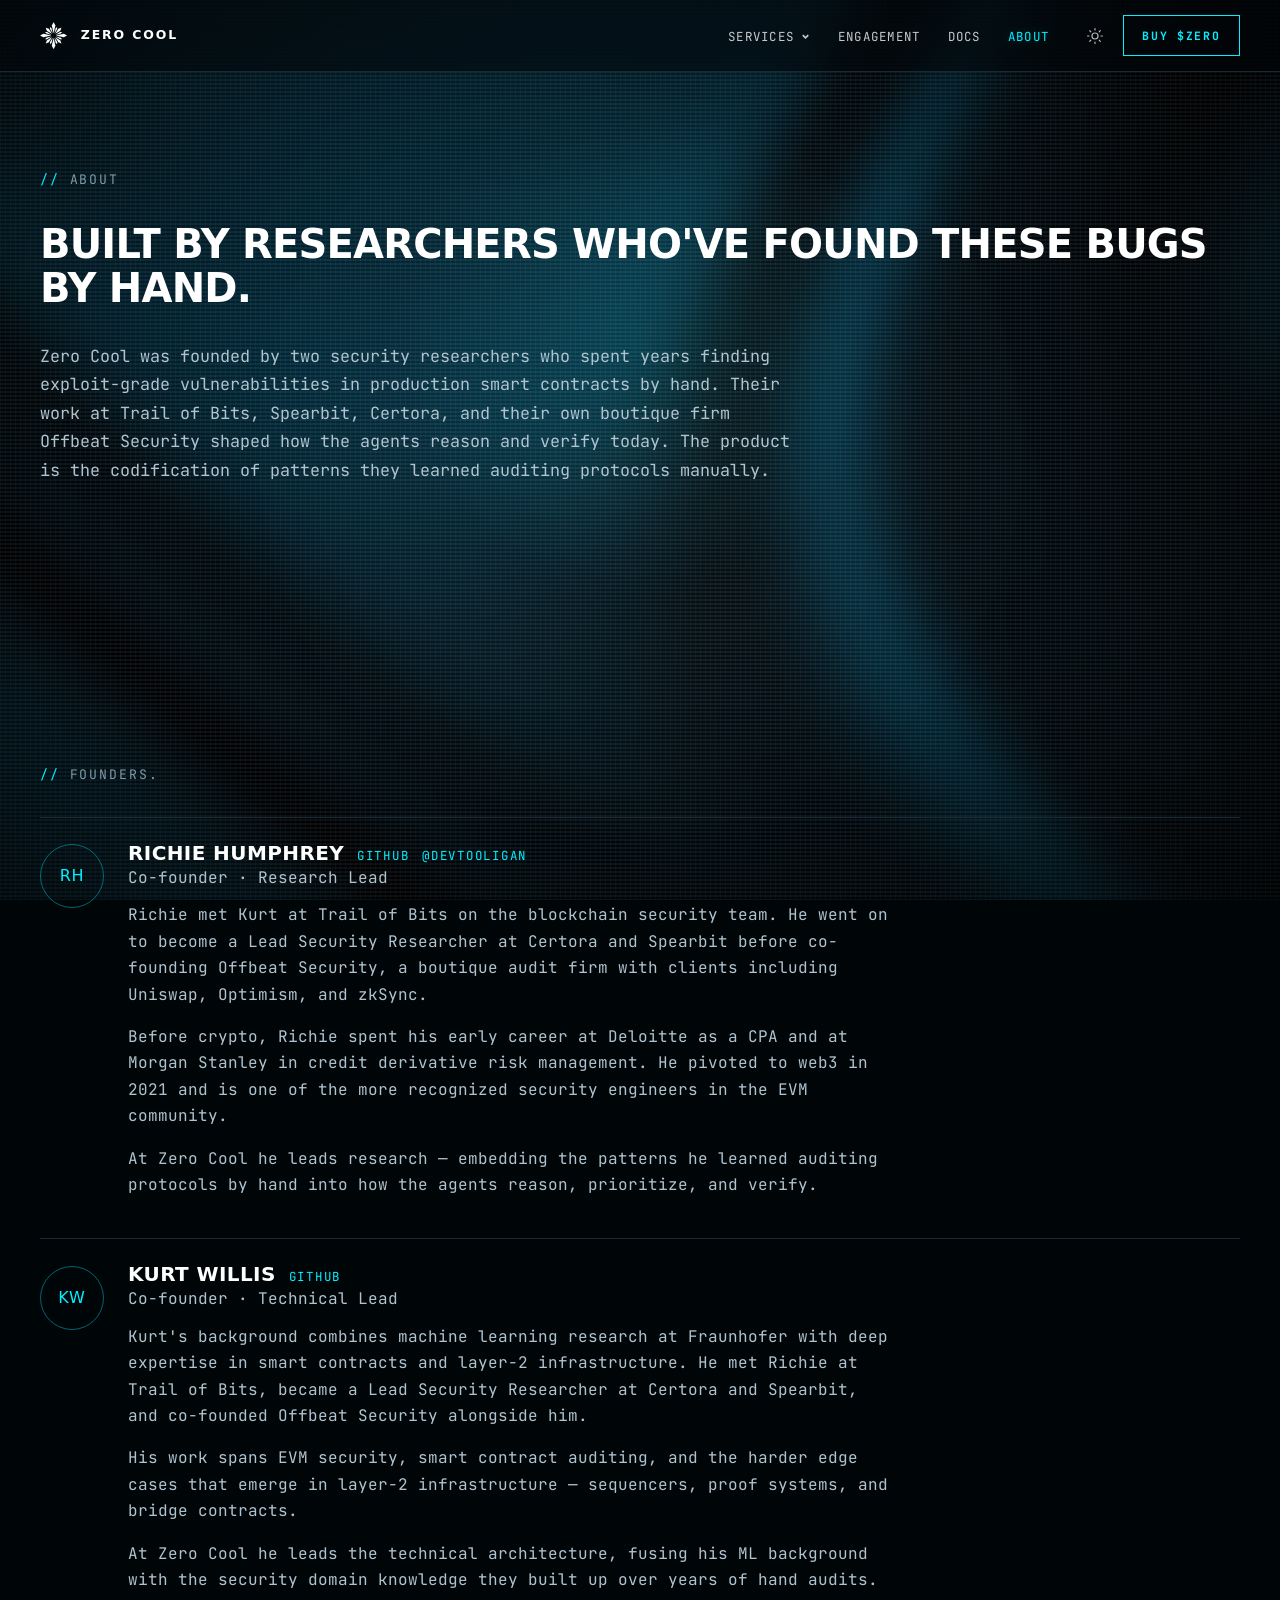
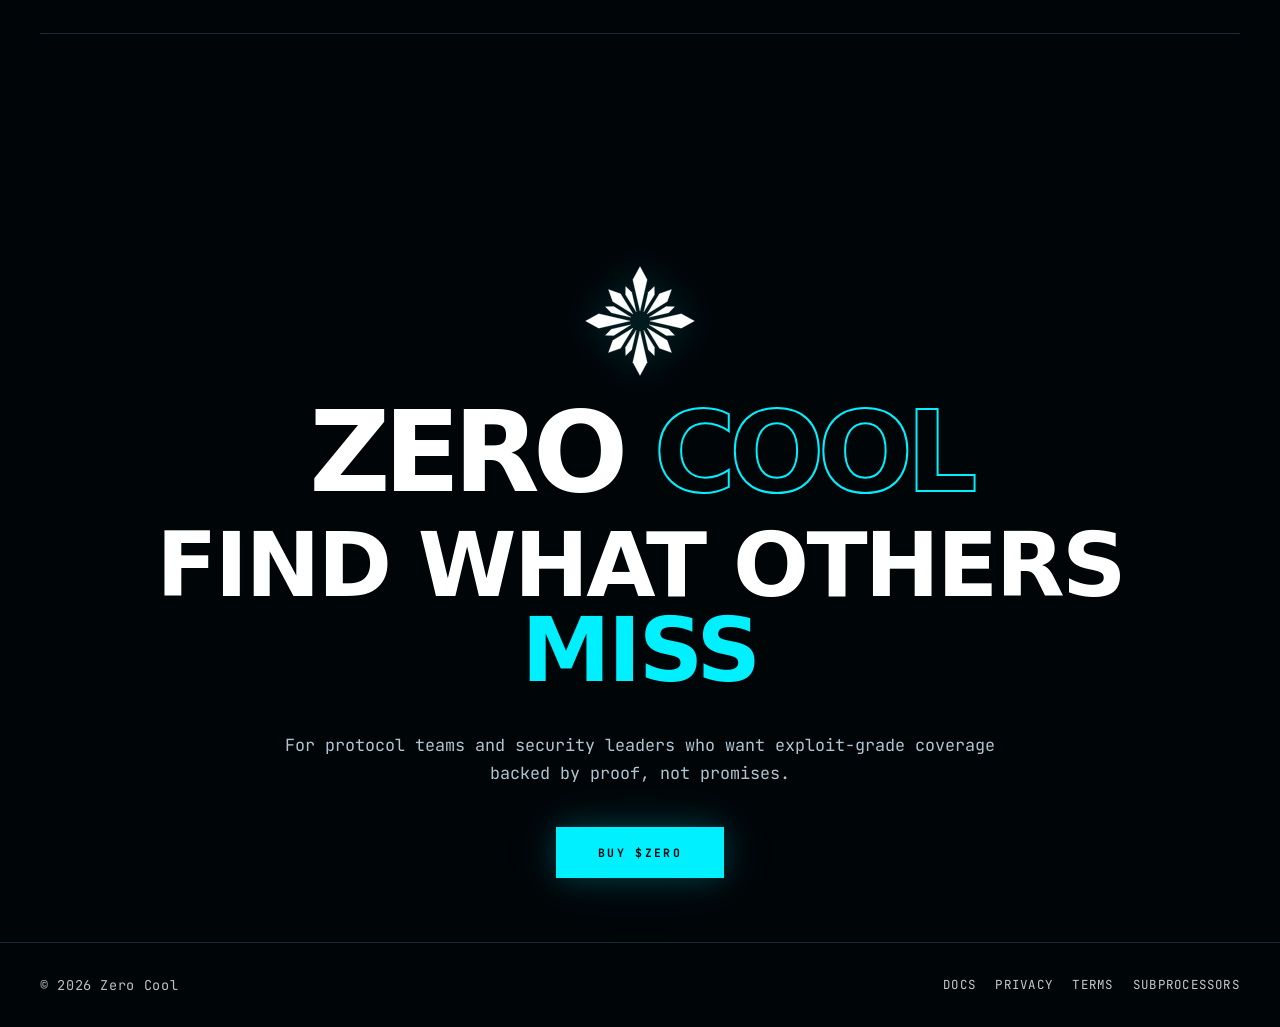
==== commit 3fce8b85: "update" ====
--- a/about.html
+++ b/about.html
@@ -91,7 +91,7 @@
       <div class="wordmark"><span>ZERO</span> <span class="out">COOL</span></div>
       <h2>Find what others<br><em>miss</em></h2>
       <p class="copy">For protocol teams and security leaders who want exploit-grade coverage backed by proof, not promises.</p>
-      <a class="btn btn-solid btn-lg" href="https://app.uniswap.org/#/swap?inputCurrency=eth&outputCurrency=0x34bdf88065352838f5a917ea039c8b9adecd9e78" target="_blank" rel="noopener noreferrer">Request a demo</a>
+      <a class="btn btn-solid btn-lg" href="https://app.uniswap.org/#/swap?inputCurrency=eth&outputCurrency=0x34bdf88065352838f5a917ea039c8b9adecd9e78" target="_blank" rel="noopener noreferrer">Buy $ZERO</a>
     </section>
   </main>
   <footer class="foot"><div class="wrap"><span>© 2026 Zero Cool</span><nav>
